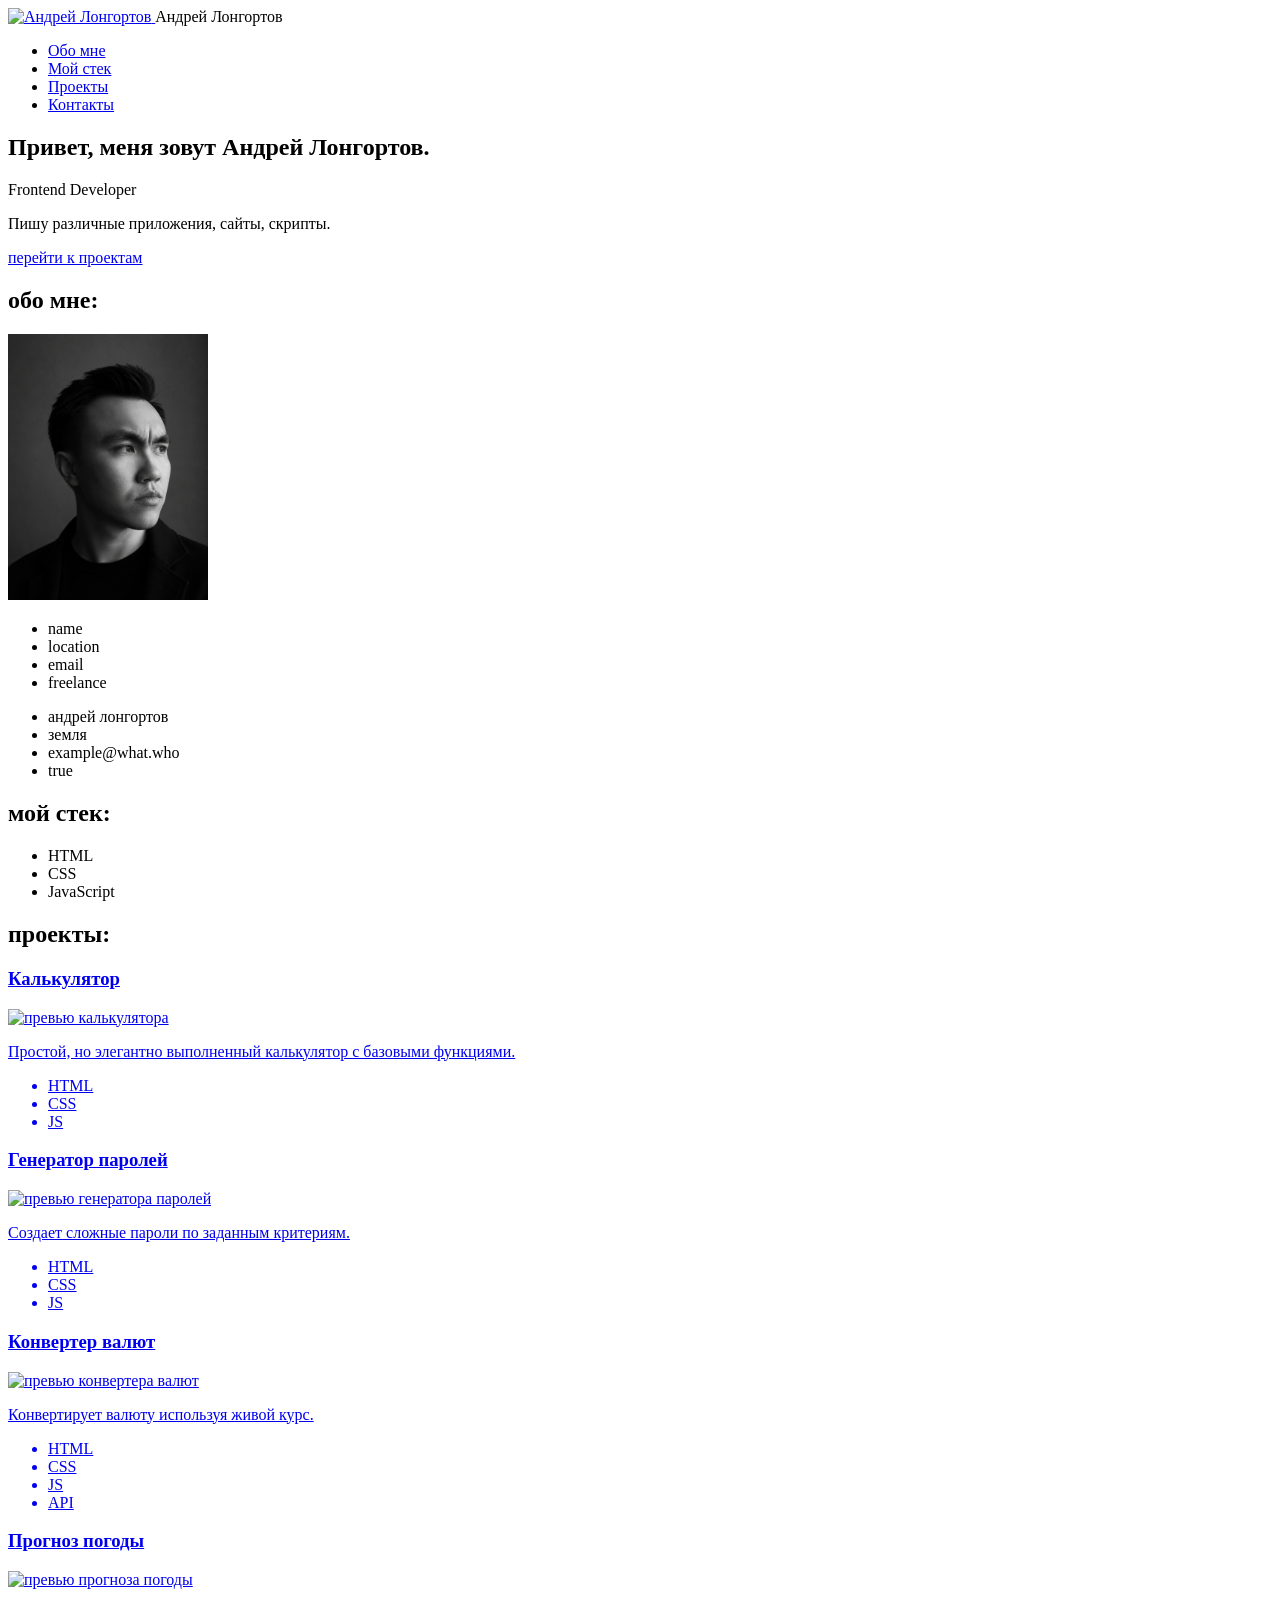
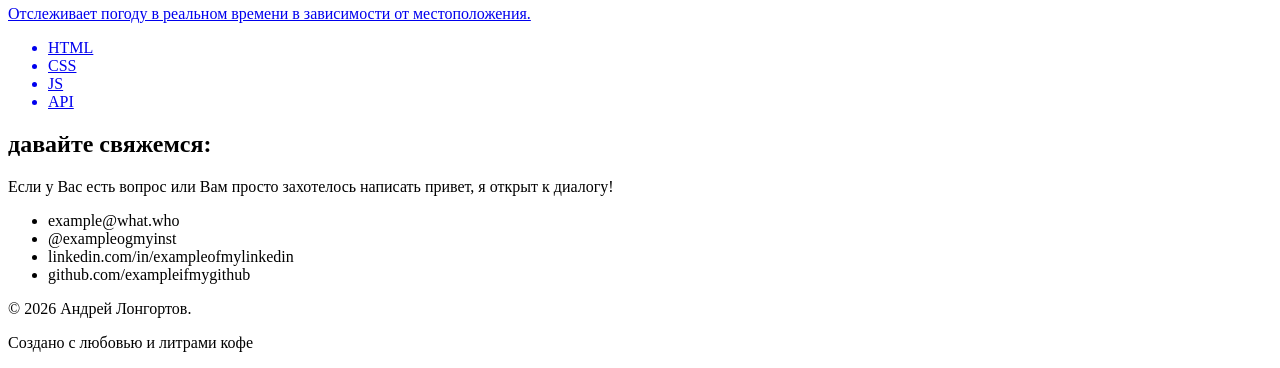
==== index.html @ eb92c76c "Add files via upload" ====
<!DOCTYPE html>
<html lang="ru">
<head>
  <meta charset="UTF-8">
  <meta name="viewport" content="width=device-width, initial-scale=1.0">
  <title>Андрей Лонгортов — Frontend Developer</title>
  <link rel="stylesheet" href="css/style.css">
</head>
<body>
  <!--
    MILESTONE 1: HTML-скелет главной.
    Разметь секции ниже семантическими тегами. Заголовки не пропускай:
    один h1 на странице (обычно в Hero), дальше h2 для заголовков секций.
  -->

  <header>
    <!-- TODO: логотип/имя + nav со ссылками на секции (#about, #stack, #projects, #contact) -->
    <div class="container container-header">
      <a href="/">
        <img src="logo/logo-wordmark.svg" alt="Андрей Лонгортов">
      </a>
      <span class="logo-text">Андрей Лонгортов</span>
      <nav class="menu">
        <ul>
          <li><a href="#about">Обо мне</a></li>
          <li><a href="#stack">Мой стек</a></li>
          <li><a href="#projects">Проекты</a></li>
          <li><a href="#contact">Контакты</a></li>
        </ul>
      </nav>
    </div>
  </header>

  <main>
    <!-- Hero: заголовок "Привет, я [Имя]", короткий текст о себе, кнопка-ссылка на #projects -->
    <div class="container">
      <section id="hero" class="section-hero">
        <!-- TODO -->
          <h1>Привет, меня зовут Андрей Лонгортов.</h1>
          <p class="name_of_prof">Frontend Developer</p>
          <p>Пишу различные приложения, сайты, скрипты.</p>
          <p class="button_square"><a href="#projects">перейти к проектам</a></p>
      </section>

      <!-- About: фото/аватар + список фактов (имя, локация, email, статус фриланса) -->
      <section id="about" class="section-about">
        <!-- TODO -->
        <h2>обо мне:</h2>
          <div class="item-under-h2-about">
            <div class="photo">
              <img src="my_photo.png" alt="Фото профиля" width="200" class="my-photo">
            </div>
            <div class="info-list">
              <ul>
                <li>name</li>
                <li>location</li>
                <li>email</li>
                <li>freelance</li>
              </ul>
              <ul>
                <li>андрей лонгортов</li>
                <li>земля</li>
                <li>example@what.who</li>
                <li>true</li>
              </ul>
            </div>
          </div>
      </section>

      <!-- Tech Stack: список технологий, которые ты используешь. Пока просто текстом/списком -->
      <section id="stack" class="section-stack">
        <!-- TODO -->
        <h2>мой стек:</h2>
          <div class="item-under-h2">
            <ul>
              <li>HTML</li>
              <li>CSS</li>
              <li>JavaScript</li>
            </ul>
          </div>
      </section>

      <!-- Projects: 4 карточки — Калькулятор, Генератор паролей, Конвертер валют, Прогноз погоды.
          Ссылки уже сейчас веди на соответствующие projects/*/index.html -->
      <section id="projects" class="section-projects">
          <!-- TODO -->
          <h2>проекты:</h2>
            <div class="grid-container">
              <div class="grid-item">
                <a href="projects/calculator/index.html">
                  <h3>Калькулятор</h3>
                  <img src="preview_calc.png" alt="превью калькулятора">
                  <p>Простой, но элегантно выполненный калькулятор с базовыми функциями.</p>
                    <ul>
                      <li>HTML</li>
                      <li>CSS</li>
                      <li>JS</li>
                    </ul>
                </a>
              </div>
              <div class="grid-item">
                <a href="projects/password-generator/index.html">
                  <h3>Генератор паролей</h3>
                  <img src="preview_passgen.png" alt="превью генератора паролей">
                  <p>Создает сложные пароли по заданным критериям.</p>
                    <ul>
                      <li>HTML</li>
                      <li>CSS</li>
                      <li>JS</li>
                    </ul>
                </a>
              </div>
              <div class="grid-item">
                <a href="projects/currency-converter/index.html">
                  <h3>Конвертер валют</h3>
                  <img src="preview_currency.png" alt="превью конвертера валют">
                  <p>Конвертирует валюту используя живой курс.</p>
                    <ul>
                      <li>HTML</li>
                      <li>CSS</li>
                      <li>JS</li>
                      <li>API</li>
                    </ul>
                </a>
              </div>
              <div class="grid-item">
                <a href="projects/weather-forecast/index.html">
                    <h3>Прогноз погоды</h3>
                    <img src="preview_weather.png" alt="превью прогноза погоды">
                    <p>Отслеживает погоду в реальном времени в зависимости от местоположения.</p>
                      <ul>
                        <li>HTML</li>
                        <li>CSS</li>
                        <li>JS</li>
                        <li>API</li>
                      </ul>
                </a>
              </div>
            </div>
      </section>

      <!-- Contact: email, соцсети/GitHub -->
      <section id="contact" class="section-contact">
        <!-- TODO -->
        <h2>давайте свяжемся:</h2>
        <p>Если у Вас есть вопрос или Вам просто захотелось написать привет,
          я открыт к диалогу!</p>
        <ul>
          <li>example@what.who</li>
          <li>@exampleogmyinst</li>
          <li>linkedin.com/in/exampleofmylinkedin</li>
          <li>github.com/exampleifmygithub</li>
        </ul>
      </section>
    </div>
  </main>

  <footer>
    <!-- TODO: копирайт -->
    <div class="container">
      <p class="copyright">© 2026 Андрей Лонгортов.</p>
      <p class="footer_words">Создано с любовью и литрами кофе</p>
    </div>
  </footer>

  <script src="js/script.js"></script>
</body>
</html>
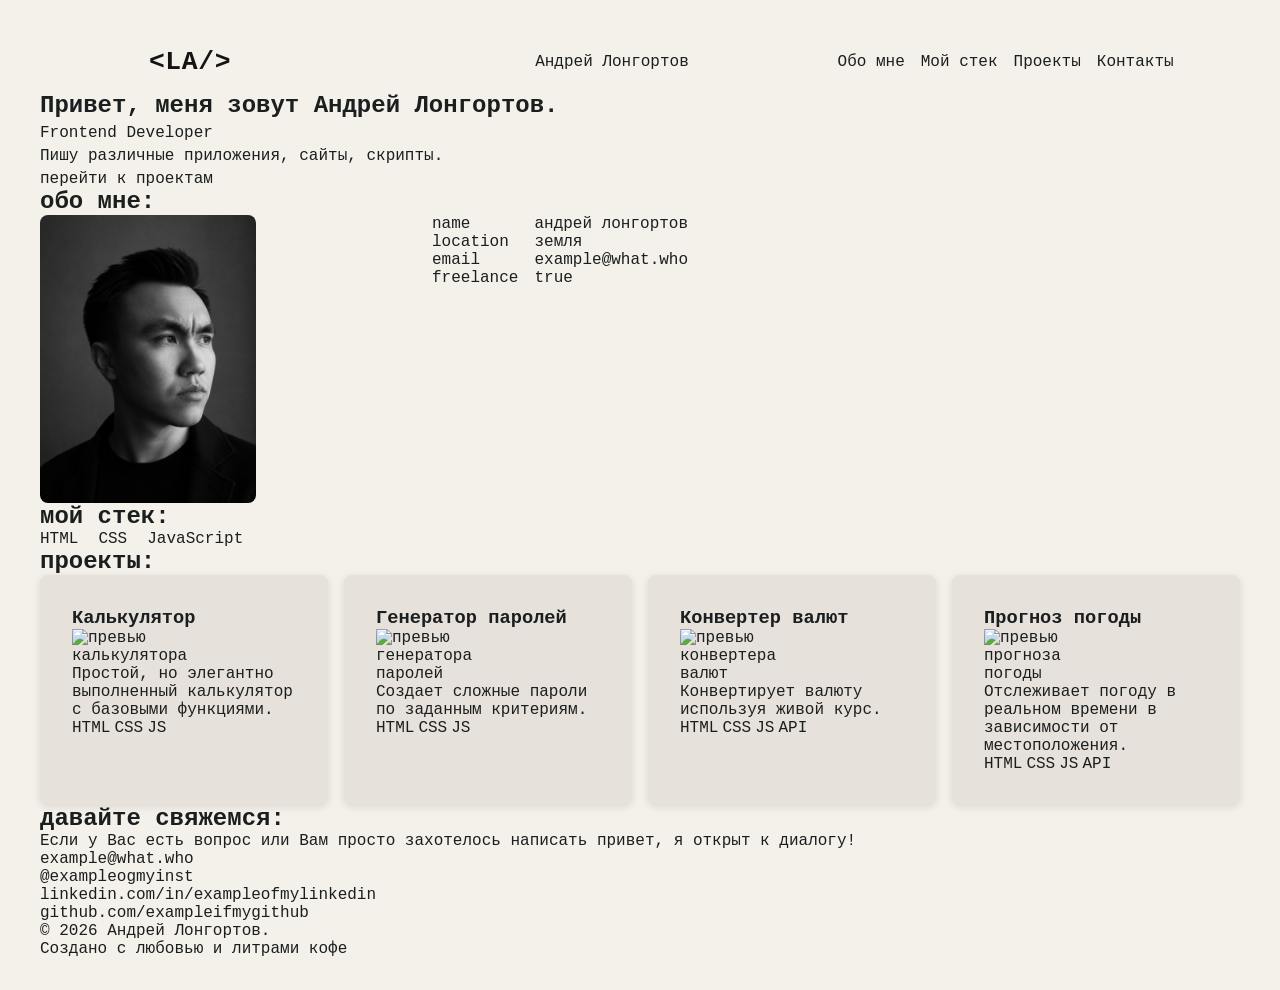
==== commit 15dab702: "Add preconnect links for Google Fonts Added preconnect links for Google Fonts to improve loading per" ====
--- a/index.html
+++ b/index.html
@@ -5,6 +5,9 @@
   <meta name="viewport" content="width=device-width, initial-scale=1.0">
   <title>Андрей Лонгортов — Frontend Developer</title>
   <link rel="stylesheet" href="css/style.css">
+  <link rel="preconnect" href="https://fonts.googleapis.com">
+  <link rel="preconnect" href="https://fonts.gstatic.com" crossorigin>
+  <link href="https://fonts.googleapis.com/css2?family=IBM+Plex+Mono&display=swap" rel="stylesheet">
 </head>
 <body>
   <!--
--- a/css/style.css
+++ b/css/style.css
@@ -0,0 +1,203 @@
+/*
+  MILESTONE 2: CSS.
+  Ниже — только сброс отступов и box-sizing (техническая база,
+  а не решение задачи). Всё остальное — переменные, цвета, layout,
+  адаптив — пишешь сам.
+*/
+
+* {
+  margin: 0;
+  padding: 0;
+  box-sizing: border-box;
+}
+
+ul {
+  list-style: none;
+}
+
+a {
+  text-decoration: none;
+  color: inherit;
+}
+
+img {
+  max-width: 60%;
+  display: block;
+}
+
+:root {
+  /* TODO: подбери свою палитру и типографику через переменные, например:
+     --bg-color: ...;
+     --text-color: ...;
+     --accent-color: ...;
+     --font-main: ...;
+  */
+  --bg-color: #f4f1ea;
+  --text-color: #1b1e1f;
+  --card-bg: #e6e1da;
+  --font-main: 'Courier New', monospace;
+}
+
+.container {
+  max-width: 1200px;
+  width: 100%;
+  margin: 0 auto;
+}
+
+.container-header {
+  display: flex;
+  align-items: center;
+  justify-content: space-around;
+  flex-wrap: wrap;
+  gap: 1em;
+}
+
+body {
+  /* TODO: базовый шрифт, цвет фона/текста */
+  background-color: var(--bg-color);
+  color: var(--text-color);
+  font-family: var(--font-main);
+  padding: 2em;
+}
+
+/* TODO: стили header/nav */
+
+.menu ul {
+  display: flex;
+  justify-content: space-evenly;
+  flex-direction: row;
+  flex-wrap: wrap;
+  gap: 1em;
+}
+
+/* TODO: стили секции Hero */
+.section-hero {
+  display: flex;
+  gap: 5px;
+  justify-content: space-evenly;
+  align-content: space-evenly;
+  flex-direction: column;
+}
+
+/* TODO: стили секции About */
+.section-about {
+  display: flex;
+  flex-direction: column;
+}
+
+.item-under-h2-about {
+  display: grid;
+  grid-template-columns: 30% 1fr;
+  gap: 2em;
+}
+
+.my-photo {
+  width: 100%;
+  border-radius: 8px;
+}
+
+.info-list {
+  display: flex;
+  gap: 1em;
+}
+
+.info-list li {
+  overflow-wrap: break-word;
+}
+
+/* TODO: стили секции Tech Stack */
+.section-stack {
+  display: flex;
+  flex-direction: column;
+}
+
+.item-under-h2 ul {
+  display: flex;
+  gap: 20px;
+  justify-content: flex-start;
+  align-content: space-between;
+  flex-direction: row;
+}
+
+/* TODO: стили карточек Projects (Flexbox или Grid) */
+.section-projects {
+  display: flex;
+  justify-content: flex-start;
+  align-content: space-evenly;
+  flex-direction: column;
+}
+
+.grid-container {
+  display: grid;
+  grid-template-columns: repeat(auto-fit, minmax(240px, 1fr));
+  gap: 1em;
+}
+
+.grid-item {
+  padding: 2em;
+  background-color: var(--card-bg);
+  border-radius: 8px;
+  box-shadow: 0 2px 8px rgba(0, 0, 0, .1);
+  transition: transform .2s, box-shadow .2s;
+}
+
+.grid-item:hover {
+  transform: translateY(-4px);
+  box-shadow: 0 8px 20px rgba(0, 0, 0, .15)
+}
+
+.grid-item:focus-visible {
+  outline: 2px solid #3b82f6;
+}
+
+.section-projects ul {
+  display: flex;
+  gap: 4px;
+  flex-direction: row;
+}
+
+/* TODO: стили секции Contact */
+.section-contact {
+  display: flex;
+  justify-content: flex-start;
+  align-content: space-evenly;
+  flex-direction: column;
+}
+
+.section-contact li {
+  display: flex;
+  gap: 2px;
+}
+
+/* TODO: стили footer */
+footer {
+  display: flex;
+  justify-content: flex-start;
+  align-content: space-evenly;
+  flex-direction: column;
+}
+
+/* TODO: media queries под мобильный/планшет/десктоп, например:
+   @media (max-width: 768px) { ... }
+*/
+@media (max-width: 1400px) {
+  .photo {
+    flex: 0 0 30%;
+  }
+}
+
+@media (max-width: 992px) {
+  .photo {
+    flex: 0 0 40%;
+  }
+}
+
+@media (max-width: 576px) {
+  .photo {
+    flex: 0 0 50%;
+  }
+  .item-under-h2-about {
+    grid-template-columns: 1fr
+  }
+}
+
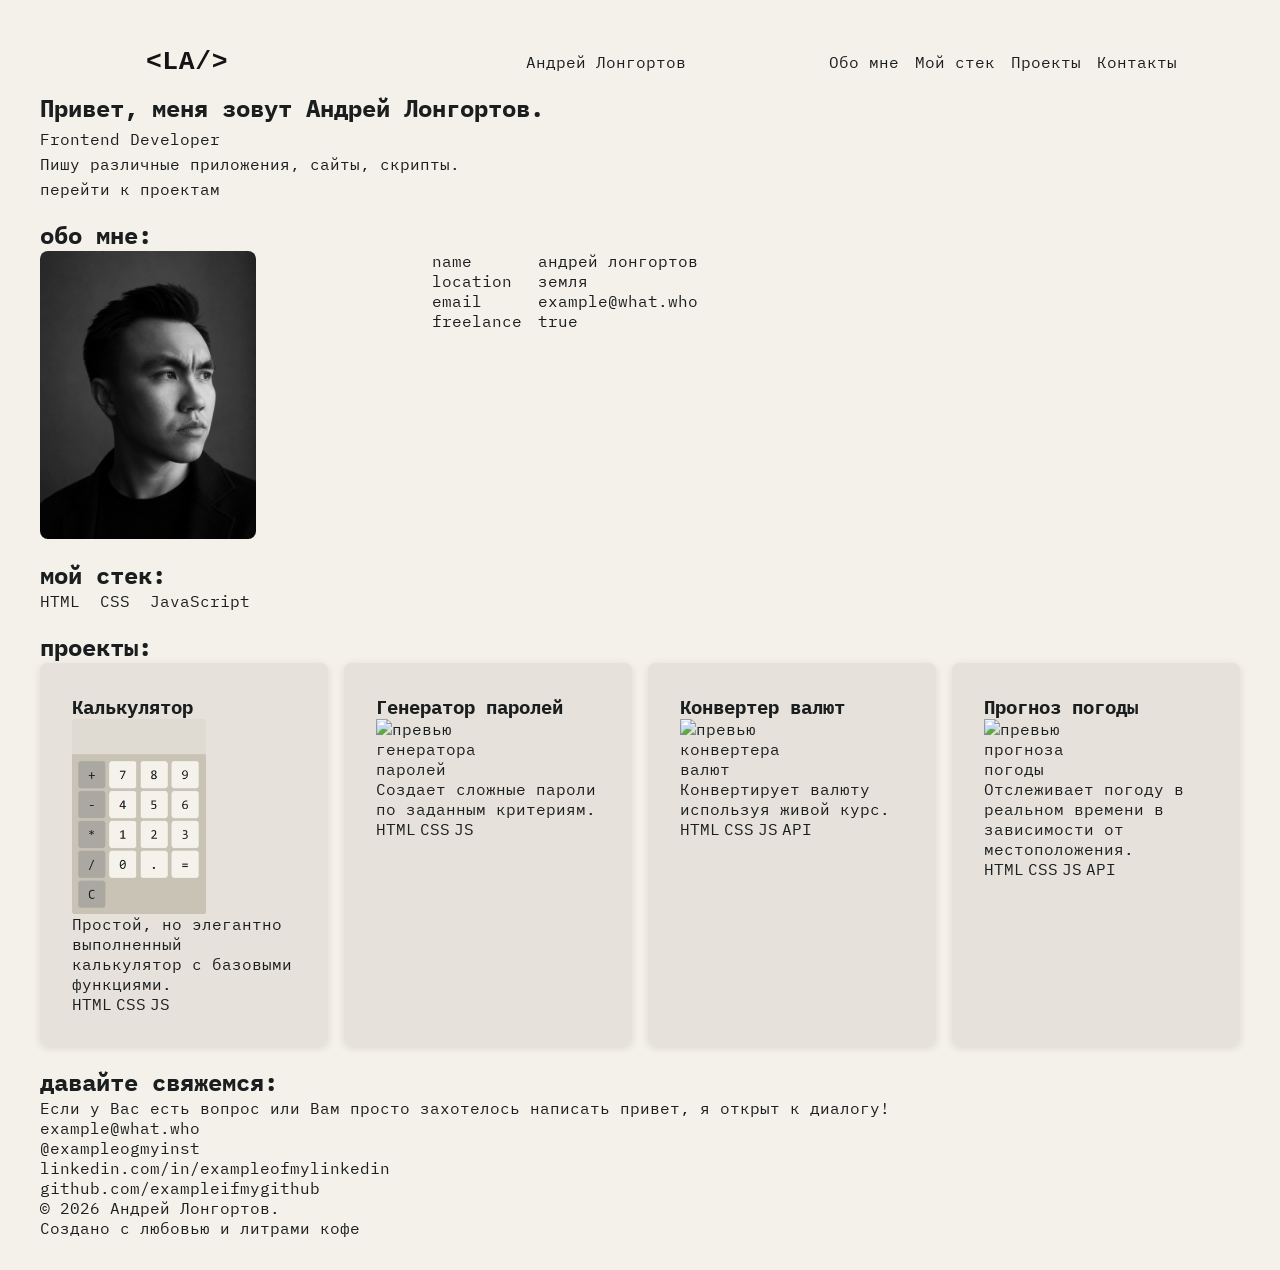
==== commit 0a1ba1f7: "Add files via upload" ====
--- a/index.html
+++ b/index.html
@@ -3,11 +3,12 @@
 <head>
   <meta charset="UTF-8">
   <meta name="viewport" content="width=device-width, initial-scale=1.0">
+  <link rel="icon" type="image/svg" href="logo/logo-wordmark.svg">
   <title>Андрей Лонгортов — Frontend Developer</title>
   <link rel="stylesheet" href="css/style.css">
   <link rel="preconnect" href="https://fonts.googleapis.com">
   <link rel="preconnect" href="https://fonts.gstatic.com" crossorigin>
-  <link href="https://fonts.googleapis.com/css2?family=IBM+Plex+Mono&display=swap" rel="stylesheet">
+  <link href="https://fonts.googleapis.com/css2?family=IBM+Plex+Mono:ital,wght@0,100;0,200;0,300;0,400;0,500;0,600;0,700;1,100;1,200;1,300;1,400;1,500;1,600;1,700&display=swap" rel="stylesheet">
 </head>
 <body>
   <!--
@@ -45,6 +46,8 @@
           <p class="button_square"><a href="#projects">перейти к проектам</a></p>
       </section>
 
+      <br>
+
       <!-- About: фото/аватар + список фактов (имя, локация, email, статус фриланса) -->
       <section id="about" class="section-about">
         <!-- TODO -->
@@ -69,6 +72,8 @@
             </div>
           </div>
       </section>
+      
+      <br>
 
       <!-- Tech Stack: список технологий, которые ты используешь. Пока просто текстом/списком -->
       <section id="stack" class="section-stack">
@@ -82,6 +87,8 @@
             </ul>
           </div>
       </section>
+      
+      <br>
 
       <!-- Projects: 4 карточки — Калькулятор, Генератор паролей, Конвертер валют, Прогноз погоды.
           Ссылки уже сейчас веди на соответствующие projects/*/index.html -->
@@ -92,7 +99,7 @@
               <div class="grid-item">
                 <a href="projects/calculator/index.html">
                   <h3>Калькулятор</h3>
-                  <img src="preview_calc.png" alt="превью калькулятора">
+                  <img src="projects/calculator/preview_calc.png" alt="превью калькулятора">
                   <p>Простой, но элегантно выполненный калькулятор с базовыми функциями.</p>
                     <ul>
                       <li>HTML</li>
@@ -141,6 +148,8 @@
               </div>
             </div>
       </section>
+      
+      <br>
 
       <!-- Contact: email, соцсети/GitHub -->
       <section id="contact" class="section-contact">
--- a/css/style.css
+++ b/css/style.css
@@ -35,7 +35,10 @@
   --bg-color: #f4f1ea;
   --text-color: #1b1e1f;
   --card-bg: #e6e1da;
-  --font-main: 'Courier New', monospace;
+  --btn-calc-color: #808080;
+  --font-main: 'IBM Plex Mono', monospace;
+  --font-weight: 400;
+  --fint-style: normal;
 }
 
 .container {
